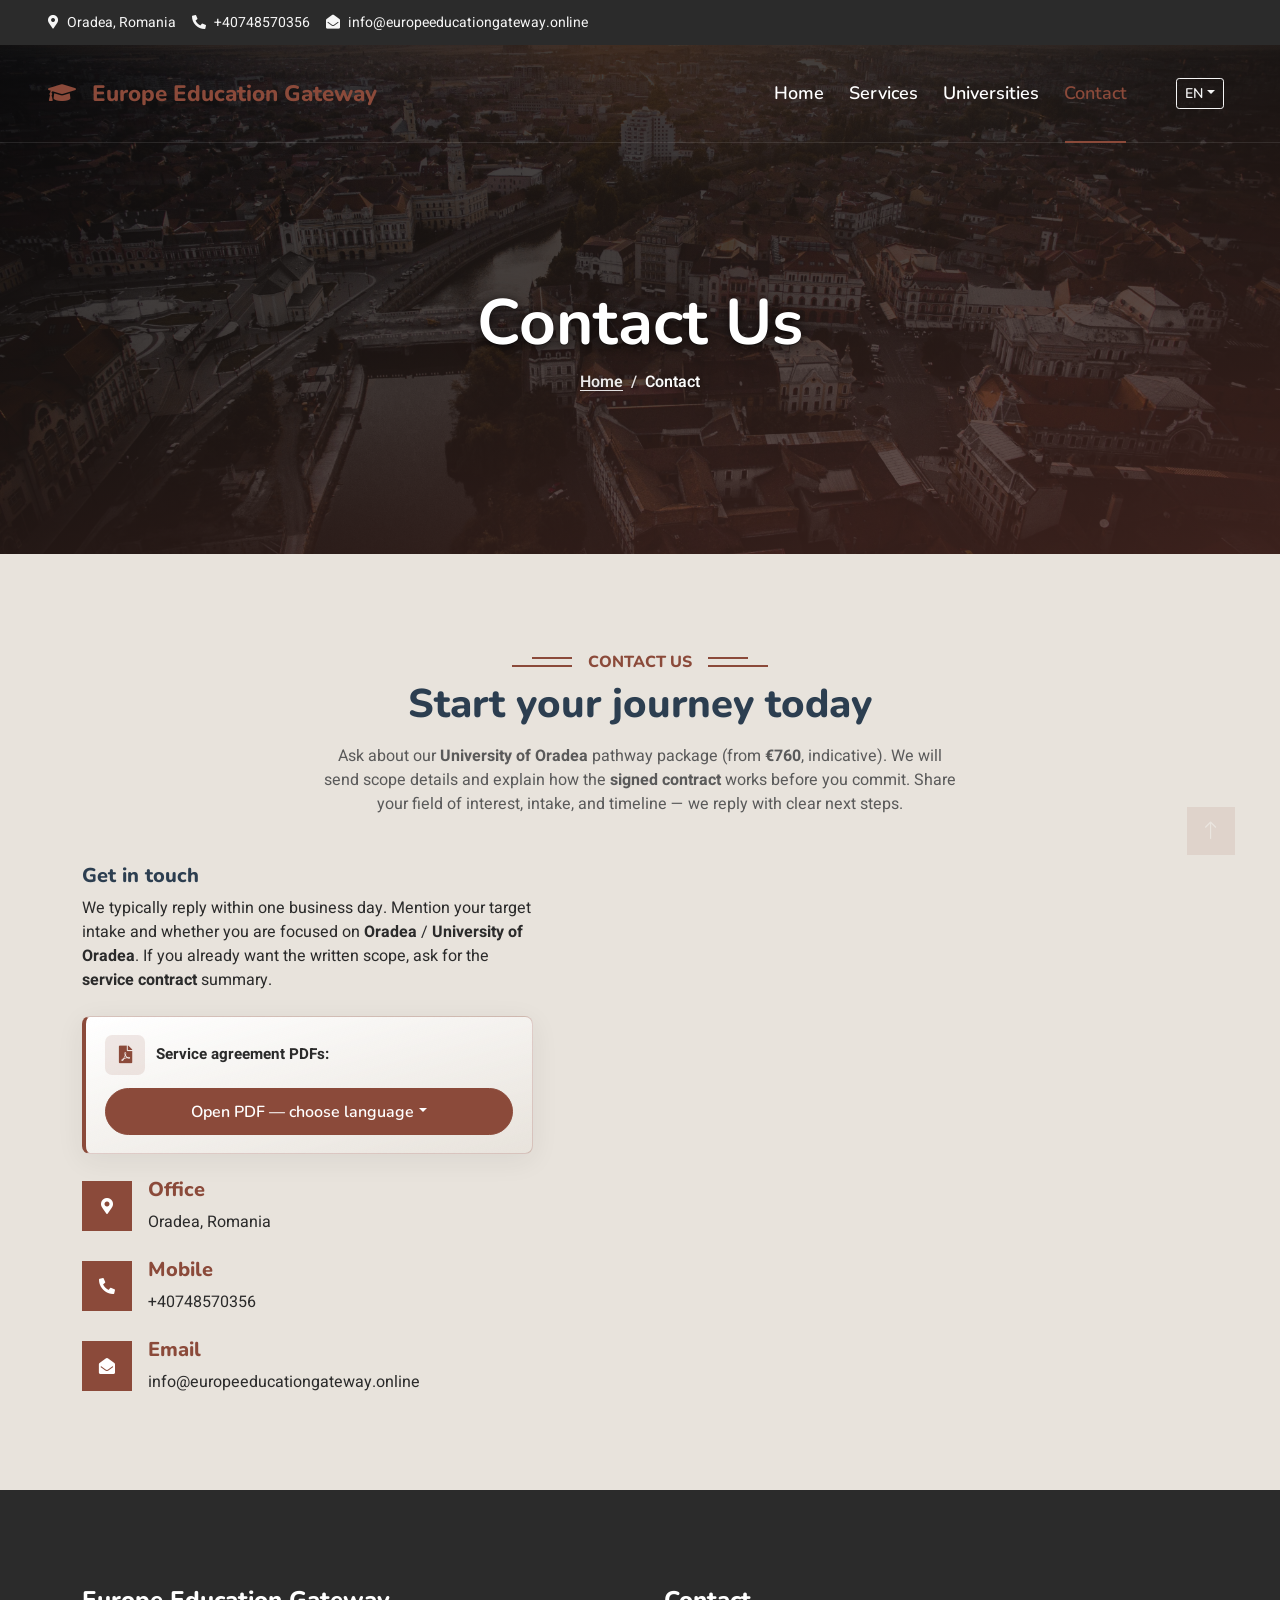
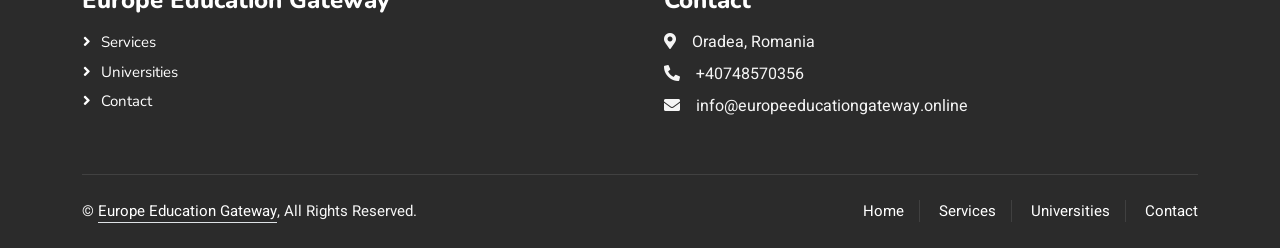
==== contact.html @ d79bf903 "Add files via upload" ====
<!DOCTYPE html>
<html lang="en">

<head>
    <meta charset="utf-8">
    <title>Contact — Europe Education Gateway</title>
    <meta content="width=device-width, initial-scale=1.0" name="viewport">
    <meta content="University of Oradea contact, study Oradea contract, Europe Education Gateway €760" name="keywords">
    <meta content="Contact us for the Oradea / University of Oradea service package, contract scope, and indicative €760 fee." name="description">

    <!-- Favicon -->
    <link rel="icon" href="img/favicon.ico" sizes="any">
    <link rel="icon" type="image/png" sizes="32x32" href="img/favicon-32x32.png">
    <link rel="icon" type="image/png" sizes="16x16" href="img/favicon-16x16.png">
    <link rel="apple-touch-icon" sizes="180x180" href="img/apple-touch-icon.png">
    <link rel="manifest" href="img/site.webmanifest">

    <!-- Google Web Fonts -->
    <link rel="preconnect" href="https://fonts.googleapis.com">
    <link rel="preconnect" href="https://fonts.gstatic.com" crossorigin>
    <link href="https://fonts.googleapis.com/css2?family=Heebo:wght@400;500;600&family=Nunito:wght@600;700;800&display=swap" rel="stylesheet">

    <!-- Icon Font Stylesheet -->
    <link href="https://cdnjs.cloudflare.com/ajax/libs/font-awesome/5.10.0/css/all.min.css" rel="stylesheet">
    <link href="https://cdn.jsdelivr.net/npm/bootstrap-icons@1.4.1/font/bootstrap-icons.css" rel="stylesheet">

    <!-- Libraries Stylesheet -->
    <link href="lib/animate/animate.min.css" rel="stylesheet">

    <!-- Customized Bootstrap Stylesheet -->
    <link href="css/bootstrap.min.css" rel="stylesheet">

    <!-- Template Stylesheet -->
    <link href="css/style.css" rel="stylesheet">
</head>

<body data-page="contact">
    <!-- Spinner Start -->
    <div id="spinner" class="show position-fixed translate-middle w-100 vh-100 top-50 start-50 d-flex align-items-center justify-content-center">
        <div class="spinner-border text-primary" style="width: 3rem; height: 3rem;" role="status">
            <span class="sr-only" data-i18n="loading">Loading...</span>
        </div>
    </div>
    <!-- Spinner End -->


    <!-- Topbar Start -->
    <div class="container-fluid bg-dark px-5 d-none d-lg-block">
        <div class="row gx-0">
            <div class="col-12 text-center text-lg-start mb-2 mb-lg-0">
                <div class="d-inline-flex align-items-center flex-wrap" style="min-height: 45px;">
                    <small class="me-3 text-light"><i class="fa fa-map-marker-alt me-2"></i><span data-i18n="topbar_oradea">Oradea, Romania</span></small>
                    <small class="me-3 text-light"><i class="fa fa-phone-alt me-2"></i>+40748570356</small>
                    <small class="text-light"><i class="fa fa-envelope-open me-2"></i>info@europeeducationgateway.online</small>
                </div>
            </div>
        </div>
    </div>
    <!-- Topbar End -->


    <!-- Navbar & Hero Start -->
    <div class="container-fluid position-relative p-0">
        <nav class="navbar navbar-expand-lg navbar-light px-4 px-lg-5 py-3 py-lg-0">
            <a href="index.html" class="navbar-brand p-0">
                <h1 class="text-primary m-0"><i class="fa fa-graduation-cap me-3"></i><span data-i18n="brand">Europe Education Gateway</span></h1>
            </a>
            <button class="navbar-toggler" type="button" data-bs-toggle="collapse" data-bs-target="#navbarCollapse">
                <span class="fa fa-bars"></span>
            </button>
            <div class="collapse navbar-collapse" id="navbarCollapse">
                <div class="navbar-nav ms-auto py-0 align-items-lg-center">
                    <a href="index.html" class="nav-item nav-link" data-i18n="nav_home">Home</a>
                    <a href="service.html" class="nav-item nav-link" data-i18n="nav_services">Services</a>
                    <a href="destination.html" class="nav-item nav-link" data-i18n="nav_universities">Universities</a>
                    <a href="contact.html" class="nav-item nav-link active" data-i18n="nav_contact">Contact</a>
                    <div class="nav-item dropdown ms-lg-3 mt-2 mt-lg-0 px-lg-2">
                        <button type="button" class="btn btn-sm btn-outline-light dropdown-toggle text-nowrap" id="langMenuBtn" data-bs-toggle="dropdown" aria-expanded="false" data-i18n-attr="aria-label:lang_menu_aria" aria-label="Choose language">EN</button>
                        <ul class="dropdown-menu dropdown-menu-end shadow border-0" aria-labelledby="langMenuBtn">
                            <li><a class="dropdown-item" href="#" data-lang-set="en">English</a></li>
                            <li><a class="dropdown-item" href="#" data-lang-set="ar" dir="rtl">العربية</a></li>
                            <li><a class="dropdown-item" href="#" data-lang-set="ur" dir="rtl">اردو</a></li>
                            <li><a class="dropdown-item" href="#" data-lang-set="tr">Türkçe</a></li>
                        </ul>
                    </div>
                </div>
            </div>
        </nav>

        <div class="container-fluid bg-primary py-5 mb-5 hero-header hero-header--contact">
            <div class="container py-5">
                <div class="row justify-content-center py-5">
                    <div class="col-lg-10 pt-lg-5 mt-lg-5 text-center">
                        <h1 class="display-3 text-white animated slideInDown" data-i18n="page_contact_h1">Contact Us</h1>
                        <nav aria-label="breadcrumb">
                            <ol class="breadcrumb justify-content-center">
                                <li class="breadcrumb-item"><a href="index.html" data-i18n="breadcrumb_home">Home</a></li>
                                <li class="breadcrumb-item text-white active" aria-current="page" data-i18n="breadcrumb_contact">Contact</li>
                            </ol>
                        </nav>
                    </div>
                </div>
            </div>
        </div>
    </div>
    <!-- Navbar & Hero End -->


    <!-- Contact Start -->
    <div class="container-fluid py-5">
        <div class="container">
            <div class="text-center wow fadeInUp" data-wow-delay="0.1s">
                <h6 class="section-title bg-white text-center text-primary px-3" data-i18n="contact_sec_tag">Contact Us</h6>
                <h1 class="mb-3" data-i18n="contact_h1">Start your journey today</h1>
                <p class="mb-5 mx-auto text-muted" style="max-width: 640px;" data-i18n-html="contact_intro_html">Ask about our <strong>University of Oradea</strong> pathway package (from <strong>€760</strong>, indicative). We will send scope details and explain how the <strong>signed contract</strong> works before you commit. Share your field of interest, intake, and timeline — we reply with clear next steps.</p>
            </div>
            <div class="row g-4">
                <div class="col-lg-5 col-md-6 wow fadeInUp" data-wow-delay="0.1s">
                    <h5 data-i18n="contact_h5_touch">Get in touch</h5>
                    <p class="mb-4" data-i18n-html="contact_side_p_html">We typically reply within one business day. Mention your target intake and whether you are focused on <strong>Oradea</strong> / <strong>University of Oradea</strong>. If you already want the written scope, ask for the <strong>service contract</strong> summary.</p>
                    <div class="contact-contract-pdfs mb-4">
                        <div class="contact-contract-pdfs__inner">
                            <div class="contact-contract-pdfs__label">
                                <span class="contact-contract-pdfs__icon" aria-hidden="true"><i class="fa fa-file-pdf"></i></span>
                                <span class="contact-contract-pdfs__title" data-i18n="contact_contract_pdf_hint">Service agreement PDFs:</span>
                            </div>
                            <div class="dropdown contract-pdf-dropdown w-100">
                                <button type="button" class="btn btn-primary dropdown-toggle w-100 contact-contract-pdfs__btn" id="contractPdfMenuContact" data-bs-toggle="dropdown" aria-expanded="false" data-i18n="contract_pdf_btn" data-i18n-attr="aria-label:contract_pdf_aria" aria-label="Open the service agreement PDF — choose a language version">Open PDF — choose language</button>
                                <ul class="dropdown-menu dropdown-menu-end shadow border-0 w-100" aria-labelledby="contractPdfMenuContact">
                                    <li><a class="dropdown-item" href="img/service_agreement_en.pdf" target="_blank" rel="noopener noreferrer" data-i18n="lang_native_en">English</a></li>
                                    <li><a class="dropdown-item" href="img/service_agreement_arabic.pdf" target="_blank" rel="noopener noreferrer" dir="rtl" data-i18n="lang_native_ar">العربية</a></li>
                                    <li><a class="dropdown-item" href="img/service_agreement_turkish.pdf" target="_blank" rel="noopener noreferrer" data-i18n="lang_native_tr">Türkçe</a></li>
                                    <li><a class="dropdown-item" href="img/service_agreement_urdu.pdf" target="_blank" rel="noopener noreferrer" dir="rtl" data-i18n="lang_native_ur">اردو</a></li>
                                </ul>
                            </div>
                        </div>
                    </div>
                    <div class="d-flex align-items-center mb-4">
                        <div class="d-flex align-items-center justify-content-center flex-shrink-0 bg-primary" style="width: 50px; height: 50px;">
                            <i class="fa fa-map-marker-alt text-white"></i>
                        </div>
                        <div class="ms-3">
                            <h5 class="text-primary" data-i18n="contact_office">Office</h5>
                            <p class="mb-0" data-i18n="topbar_oradea">Oradea, Romania</p>
                        </div>
                    </div>
                    <div class="d-flex align-items-center mb-4">
                        <div class="d-flex align-items-center justify-content-center flex-shrink-0 bg-primary" style="width: 50px; height: 50px;">
                            <i class="fa fa-phone-alt text-white"></i>
                        </div>
                        <div class="ms-3">
                            <h5 class="text-primary" data-i18n="contact_mobile">Mobile</h5>
                            <p class="mb-0">+40748570356</p>
                        </div>
                    </div>
                    <div class="d-flex align-items-center">
                        <div class="d-flex align-items-center justify-content-center flex-shrink-0 bg-primary" style="width: 50px; height: 50px;">
                            <i class="fa fa-envelope-open text-white"></i>
                        </div>
                        <div class="ms-3">
                            <h5 class="text-primary" data-i18n="contact_email">Email</h5>
                            <p class="mb-0">info@europeeducationgateway.online</p>
                        </div>
                    </div>
                </div>
                <div class="col-lg-7 col-md-6 wow fadeInUp" data-wow-delay="0.3s">
                    <iframe class="position-relative rounded w-100 border-0"
                        src="https://www.google.com/maps?q=Oradea%2C+Romania&z=13&hl=en&output=embed"
                        style="min-height: 420px;" allowfullscreen="" loading="lazy"
                        referrerpolicy="no-referrer-when-downgrade" title="Map of Oradea, Romania" data-i18n-attr="title:contact_map_title"></iframe>
                </div>
            </div>
        </div>
    </div>
    <!-- Contact End -->


    <!-- Footer Start -->
    <div class="container-fluid bg-dark text-light footer pt-5 mt-5 wow fadeIn" data-wow-delay="0.1s">
        <div class="container py-5">
            <div class="row g-5">
                <div class="col-lg-6 col-md-6">
                    <h4 class="text-white mb-3" data-i18n="footer_company">Europe Education Gateway</h4>
                    <a class="btn btn-link" href="service.html" data-i18n="fo_services">Services</a>
                    <a class="btn btn-link" href="destination.html" data-i18n="fo_univ">Universities</a>
                    <a class="btn btn-link" href="contact.html" data-i18n="fo_contact">Contact</a>
                </div>
                <div class="col-lg-6 col-md-6">
                    <h4 class="text-white mb-3" data-i18n="footer_contact_heading">Contact</h4>
                    <p class="mb-2"><i class="fa fa-map-marker-alt me-3"></i><span data-i18n="topbar_oradea">Oradea, Romania</span></p>
                    <p class="mb-2"><i class="fa fa-phone-alt me-3"></i>+40748570356</p>
                    <p class="mb-2"><i class="fa fa-envelope me-3"></i>info@europeeducationgateway.online</p>
                </div>
            </div>
        </div>
        <div class="container">
            <div class="copyright">
                <div class="row">
                    <div class="col-md-6 text-center text-md-start mb-3 mb-md-0" data-i18n-html="footer_copyright_html">
                        &copy; <a class="border-bottom" href="index.html">Europe Education Gateway</a>, All Rights Reserved.
                    </div>
                    <div class="col-md-6 text-center text-md-end">
                        <div class="footer-menu">
                            <a href="index.html" data-i18n="footer_home">Home</a>
                            <a href="service.html" data-i18n="footer_services">Services</a>
                            <a href="destination.html" data-i18n="footer_universities">Universities</a>
                            <a href="contact.html" data-i18n="footer_contact_link">Contact</a>
                        </div>
                    </div>
                </div>
            </div>
        </div>
    </div>
    <!-- Footer End -->


    <!-- Back to Top -->
    <a href="#" class="btn btn-lg btn-primary btn-lg-square back-to-top"><i class="bi bi-arrow-up"></i></a>


    <!-- JavaScript Libraries -->
    <script src="https://code.jquery.com/jquery-3.4.1.min.js"></script>
    <script src="https://cdn.jsdelivr.net/npm/bootstrap@5.0.0/dist/js/bootstrap.bundle.min.js"></script>
    <script src="lib/wow/wow.min.js"></script>
    <script src="lib/easing/easing.min.js"></script>
    <script src="lib/waypoints/waypoints.min.js"></script>

    <script src="js/i18n-data.js"></script>
    <script src="js/i18n.js"></script>
    <!-- Template Javascript -->
    <script src="js/main.js"></script>
</body>

</html>
---- css/style.css ----
/********** Template CSS **********/
/* Europe Education Gateway palette */
:root {
    --primary: #8B4A3A;
    --primary-dark: #6d3a2e;
    --accent: #C9A79C;
    --page-bg: #E8E3DC;
    --text: #2B2B2B;
    --white: #FFFFFF;
    --secondary: #C9A79C;
    --light: #FFFFFF;
    --dark: #2B2B2B;
    --bs-primary: #8B4A3A;
    --bs-secondary: #C9A79C;
    --bs-body-bg: #E8E3DC;
    --bs-body-color: #2B2B2B;
    --bs-dark: #2B2B2B;
}

body {
    background-color: var(--page-bg);
    color: var(--text);
}

.text-muted {
    color: #5a5a5a !important;
}

.bg-primary {
    background-color: var(--primary) !important;
}

.text-primary {
    color: var(--primary) !important;
}

.border-primary {
    border-color: var(--primary) !important;
}

.btn-primary {
    background-color: var(--primary) !important;
    border-color: var(--primary) !important;
    color: var(--white) !important;
}

.btn-primary:hover,
.btn-primary:focus {
    background-color: var(--primary-dark) !important;
    border-color: var(--primary-dark) !important;
    color: var(--white) !important;
}

.btn-primary:active {
    background-color: var(--primary-dark) !important;
    border-color: var(--primary-dark) !important;
}

.btn-outline-primary {
    color: var(--primary) !important;
    border-color: var(--primary) !important;
}

.btn-outline-primary:hover,
.btn-outline-primary:focus {
    background-color: var(--primary) !important;
    border-color: var(--primary) !important;
    color: var(--white) !important;
}

.bg-dark {
    background-color: var(--dark) !important;
}

.hero-header.bg-primary {
    background: linear-gradient(rgba(43, 43, 43, 0.58), rgba(139, 74, 58, 0.62)), url(../img/bg-hero.jpg) center center / cover no-repeat !important;
}

/* Services page hero */
.hero-header.hero-header--service.bg-primary {
    background: linear-gradient(rgba(43, 43, 43, 0.58), rgba(139, 74, 58, 0.62)), url(../img/head4.jpg) center center / cover no-repeat !important;
}

/* Universities page hero */
.hero-header.hero-header--universities.bg-primary {
    background: linear-gradient(rgba(43, 43, 43, 0.58), rgba(139, 74, 58, 0.62)), url(../img/head5.jpg) center center / cover no-repeat !important;
}

/* Contact page hero — darker scrim + readable title / breadcrumb */
.hero-header.hero-header--contact.bg-primary {
    background:
        linear-gradient(165deg, rgba(10, 10, 12, 0.78) 0%, rgba(28, 22, 20, 0.82) 42%, rgba(75, 42, 36, 0.78) 100%),
        url(../img/head1.jpg) center center / cover no-repeat !important;
}

.hero-header--contact h1.display-3 {
    color: #ffffff;
    font-weight: 700;
    text-shadow:
        0 1px 0 rgba(0, 0, 0, 0.45),
        0 2px 12px rgba(0, 0, 0, 0.65),
        0 4px 28px rgba(0, 0, 0, 0.45);
}

.hero-header--contact .breadcrumb-item a {
    color: #ffffff;
    font-weight: 600;
    text-decoration: underline;
    text-underline-offset: 0.18em;
    text-shadow: 0 1px 4px rgba(0, 0, 0, 0.65);
}

.hero-header--contact .breadcrumb-item a:hover {
    color: #fff8f4;
}

.hero-header--contact .breadcrumb-item.active,
.hero-header--contact .breadcrumb-item.text-white.active {
    color: rgba(255, 255, 255, 0.98) !important;
    font-weight: 600;
    text-shadow: 0 1px 4px rgba(0, 0, 0, 0.6);
}

.hero-header--contact .breadcrumb-item + .breadcrumb-item::before {
    color: rgba(255, 255, 255, 0.88);
    text-shadow: 0 1px 2px rgba(0, 0, 0, 0.5);
}

/* Home page hero only: campus/header photo (darker scrim = readable titles) */
.hero-header.hero-header--home.bg-primary {
    background:
        linear-gradient(165deg, rgba(10, 10, 12, 0.78) 0%, rgba(28, 22, 20, 0.82) 42%, rgba(75, 42, 36, 0.78) 100%),
        url(../img/head1.jpg) center 40% / cover no-repeat !important;
}

@media (max-width: 991.98px) {
    .hero-header.hero-header--home.bg-primary {
        background-position: center 38%;
    }
}

@media (min-width: 992px) {
    /* Navbar is position:absolute over the hero — reserve space so slide titles clear the site name row */
    .hero-header.hero-header--home.bg-primary {
        padding-top: clamp(2.875rem, 5vw, 3.625rem) !important;
    }

    .navbar-light .navbar-brand h1 {
        font-size: clamp(1.05rem, 0.95rem + 0.65vw, 1.4rem);
        line-height: 1.25;
    }
}

@media (max-width: 575.98px) {
    .hero-header--home-inner {
        padding-top: 0.75rem !important;
        margin-top: 0 !important;
    }
}

/* Home hero: title contrast (WCAG-friendly on photo + scrim) */
.hero-header--home .home-hero-title {
    margin-left: auto;
    margin-right: auto;
    max-width: 48rem;
    color: #ffffff;
    font-weight: 700;
    line-height: 1.22;
    letter-spacing: -0.02em;
    font-size: clamp(1.3rem, 2.1vw + 0.88rem, 1.95rem);
    text-shadow:
        0 1px 0 rgba(0, 0, 0, 0.45),
        0 2px 12px rgba(0, 0, 0, 0.65),
        0 4px 28px rgba(0, 0, 0, 0.45);
}

.hero-header--home .home-hero-title strong {
    color: #fff8f4;
    font-weight: 800;
    text-shadow:
        0 1px 0 rgba(0, 0, 0, 0.5),
        0 2px 14px rgba(0, 0, 0, 0.7);
}

/* Home: main section headings — one step smaller than default h1 (matches BS h2 scale) */
.home-section-title {
    font-size: calc(1.325rem + 0.9vw);
}

@media (min-width: 1200px) {
    .home-section-title {
        font-size: 2rem;
    }
}

.hero-header--home .carousel-item p.fs-5 {
    color: rgba(255, 255, 255, 0.97);
    text-shadow: 0 1px 2px rgba(0, 0, 0, 0.55), 0 2px 14px rgba(0, 0, 0, 0.35);
}

/* Home hero carousel — comfortable height (single min-height on inner) */
.home-hero-carousel .carousel-inner {
    min-height: clamp(16rem, 40vh, 30rem);
}

.home-hero-carousel .carousel-item {
    transition: transform 0.55s ease-in-out;
}

.home-hero-carousel-control {
    top: 50%;
    bottom: auto;
    transform: translateY(-50%);
    width: 2.75rem;
    max-width: 2.75rem;
    height: 2.75rem;
    padding: 0;
    border: none;
    border-radius: 50%;
    background: rgba(255, 255, 255, 0.22) !important;
    opacity: 1;
    z-index: 6;
}

.home-hero-carousel-control:hover,
.home-hero-carousel-control:focus {
    background: rgba(255, 255, 255, 0.35) !important;
}

.home-hero-carousel-control .bi {
    font-size: 1.5rem;
    color: var(--white);
    line-height: 1;
}

.home-hero-carousel-control.carousel-control-prev {
    left: 0.75rem;
}

.home-hero-carousel-control.carousel-control-next {
    right: 0.75rem;
}

@media (min-width: 992px) {
    .home-hero-carousel-control.carousel-control-prev {
        left: 1.25rem;
    }

    .home-hero-carousel-control.carousel-control-next {
        right: 1.25rem;
    }
}

.home-hero-carousel-indicators {
    margin-bottom: 0.75rem;
    z-index: 5;
}

.home-hero-carousel-indicators [data-bs-target] {
    width: 0.55rem;
    height: 0.55rem;
    border-radius: 50%;
    margin: 0 0.3rem;
    background-color: rgba(255, 255, 255, 0.45);
    border: 1px solid rgba(255, 255, 255, 0.65);
}

.home-hero-carousel-indicators .active {
    background-color: var(--white);
    border-color: var(--white);
}

@media (max-width: 991.98px) {
    .home-hero-carousel .carousel-inner {
        min-height: clamp(15rem, 38vh, 28rem);
    }
}

@media (max-width: 575.98px) {
    .home-hero-carousel .carousel-inner {
        min-height: clamp(14rem, 36vh, 26rem);
    }

    .hero-header--home .home-hero-title {
        font-size: clamp(1.15rem, 5vw + 0.55rem, 1.65rem);
    }

    .home-hero-carousel-control {
        width: 2.35rem;
        height: 2.35rem;
    }

    .home-hero-carousel-control .bi {
        font-size: 1.25rem;
    }

    .home-hero-carousel-control.carousel-control-prev {
        left: 0.35rem;
    }

    .home-hero-carousel-control.carousel-control-next {
        right: 0.35rem;
    }
}

.hero-header .btn-light {
    background: var(--white) !important;
    color: var(--primary) !important;
    border-color: var(--white) !important;
}

.hero-header .btn-light:hover {
    background: var(--page-bg) !important;
    color: var(--primary) !important;
    border-color: var(--page-bg) !important;
}

.section-title.bg-white {
    background-color: var(--page-bg) !important;
}

.fw-medium {
    font-weight: 600 !important;
}

.fw-semi-bold {
    font-weight: 700 !important;
}

.back-to-top {
    position: fixed;
    display: none;
    right: 45px;
    bottom: 45px;
    z-index: 99;
}


/*** Spinner ***/
#spinner {
    opacity: 0;
    visibility: hidden;
    transition: opacity .5s ease-out, visibility 0s linear .5s;
    z-index: 99999;
    background-color: var(--page-bg) !important;
}

#spinner.show {
    transition: opacity .5s ease-out, visibility 0s linear 0s;
    visibility: visible;
    opacity: 1;
}


/*** Button ***/
.btn {
    font-family: 'Nunito', sans-serif;
    font-weight: 600;
    transition: .5s;
}

.btn.btn-primary,
.btn.btn-secondary {
    color: #FFFFFF;
}

.btn-square {
    width: 38px;
    height: 38px;
}

.btn-sm-square {
    width: 32px;
    height: 32px;
}

.btn-lg-square {
    width: 48px;
    height: 48px;
}

.btn-square,
.btn-sm-square,
.btn-lg-square {
    padding: 0;
    display: flex;
    align-items: center;
    justify-content: center;
    font-weight: normal;
    border-radius: 0px;
}


/*** Navbar ***/
.navbar-light .navbar-nav .nav-link {
    font-family: 'Nunito', sans-serif;
    position: relative;
    margin-right: 25px;
    padding: 35px 0;
    color: #FFFFFF !important;
    font-size: 18px;
    font-weight: 600;
    outline: none;
    transition: .5s;
}

.sticky-top.navbar-light .navbar-nav .nav-link {
    padding: 20px 0;
    color: var(--dark) !important;
}

.navbar-light .navbar-nav .nav-link:hover,
.navbar-light .navbar-nav .nav-link.active {
    color: var(--primary) !important;
}

.navbar-light .navbar-brand img {
    max-height: 60px;
    transition: .5s;
}

.sticky-top.navbar-light .navbar-brand img {
    max-height: 45px;
}

@media (max-width: 991.98px) {
    .sticky-top.navbar-light {
        position: relative;
        background: #FFFFFF;
    }

    .navbar-light .navbar-collapse {
        margin-top: 15px;
        border-top: 1px solid #DDDDDD;
    }

    .navbar-light .navbar-nav .nav-link,
    .sticky-top.navbar-light .navbar-nav .nav-link {
        padding: 10px 0;
        margin-left: 0;
        color: var(--dark) !important;
    }

    .navbar-light .navbar-brand img {
        max-height: 45px;
    }
}

@media (min-width: 992px) {
    .navbar-light {
        position: absolute;
        width: 100%;
        top: 0;
        left: 0;
        border-bottom: 1px solid rgba(256, 256, 256, .1);
        z-index: 999;
    }
    
    .sticky-top.navbar-light {
        position: fixed;
        background: #FFFFFF;
    }

    .navbar-light .navbar-nav .nav-link::before {
        position: absolute;
        content: "";
        width: 0;
        height: 2px;
        bottom: -1px;
        left: 50%;
        background: var(--primary);
        transition: .5s;
    }

    .navbar-light .navbar-nav .nav-link:hover::before,
    .navbar-light .navbar-nav .nav-link.active::before {
        width: calc(100% - 2px);
        left: 1px;
    }

    .navbar-light .navbar-nav .nav-link.nav-contact::before {
        display: none;
    }
}


/*** Hero Header ***/
.hero-header {
    background: linear-gradient(rgba(43, 43, 43, 0.58), rgba(139, 74, 58, 0.62)), url(../img/bg-hero.jpg);
    background-position: center center;
    background-repeat: no-repeat;
    background-size: cover;
}

.breadcrumb-item + .breadcrumb-item::before {
    color: rgba(255, 255, 255, .5);
}

.hero-header .breadcrumb-item a {
    color: rgba(255, 255, 255, 0.9);
}

.hero-header .breadcrumb-item a:hover {
    color: var(--white);
}


/*** Section Title ***/
.section-title {
    position: relative;
    display: inline-block;
    text-transform: uppercase;
}

.section-title::before {
    position: absolute;
    content: "";
    width: calc(100% + 80px);
    height: 2px;
    top: 4px;
    left: -40px;
    background: var(--primary);
    z-index: -1;
}

.section-title::after {
    position: absolute;
    content: "";
    width: calc(100% + 120px);
    height: 2px;
    bottom: 5px;
    left: -60px;
    background: var(--primary);
    z-index: -1;
}

.section-title.text-start::before {
    width: calc(100% + 40px);
    left: 0;
}

.section-title.text-start::after {
    width: calc(100% + 60px);
    left: 0;
}

/*** Home — “Why work with us” image (wide campus photo: fill column, no letterboxing) ***/
.home-about-eu-photo {
    position: relative;
    flex: 1 1 auto;
    min-height: 260px;
    border-radius: 14px;
    overflow: hidden;
    box-shadow: 0 10px 40px rgba(43, 43, 43, 0.14);
    background: var(--dark);
}

.home-about-eu-img {
    position: absolute;
    inset: 0;
    width: 100%;
    height: 100%;
    object-fit: cover;
    /* Keep roofline, main facade, and top branding in frame; tweak % if you re-export the asset */
    object-position: 50% 42%;
}

@media (min-width: 992px) {
    .home-about-eu-photo {
        min-height: 360px;
    }
}

@media (max-width: 991.98px) {
    .home-about-eu-photo {
        aspect-ratio: 16 / 10;
        min-height: 0;
        max-height: 56vh;
    }

    .home-about-eu-img {
        object-position: 50% 40%;
    }
}


/*** Service ***/
.service-item {
    box-shadow: 0 0 45px rgba(0, 0, 0, .08);
    transition: .5s;
}

.service-item:hover {
    background: var(--primary);
}

.service-item * {
    transition: .5s;
}

.service-item:hover * {
    color: var(--light) !important;
}

/* Contract row: keep PDF language links readable (parent hover would force white on white menu) */
.service-item:hover .contract-pdf-dropdown .dropdown-item {
    color: var(--text) !important;
}

.service-item:hover .contract-pdf-dropdown .dropdown-item:hover,
.service-item:hover .contract-pdf-dropdown .dropdown-item:focus {
    color: var(--white) !important;
}

.service-item:hover .contract-pdf-dropdown .dropdown-item:active {
    color: var(--white) !important;
}

/* Services page: equal-height package cards (full-width contract row is separate) */
.service-page-cards > [class*="col-"] {
    display: flex;
}

.service-page-cards .service-item.service-item--package {
    flex: 1 1 auto;
}

@media (min-width: 768px) {
    .service-page-cards .service-item.service-item--package {
        min-height: 26rem;
    }
}


/*** Destination / Universities gallery ***/
.uni-city-grid {
    --uni-card-radius: 14px;
    --uni-card-shadow: 0 10px 40px rgba(43, 43, 43, 0.12);
}

.uni-city-card {
    position: relative;
    display: block;
    border-radius: var(--uni-card-radius);
    overflow: hidden;
    box-shadow: var(--uni-card-shadow);
    background-color: var(--dark);
    aspect-ratio: 4 / 3;
    text-decoration: none;
    color: inherit;
}

.uni-city-card:focus-visible {
    outline: 3px solid var(--accent);
    outline-offset: 3px;
}

.uni-city-card--feature {
    box-shadow: var(--uni-card-shadow), 0 0 0 3px var(--primary);
}

.uni-city-card img {
    position: absolute;
    inset: 0;
    width: 100%;
    height: 100%;
    object-fit: cover;
    object-position: center;
    transition: transform 0.55s ease;
}

.uni-city-card:hover img,
.uni-city-card:focus-visible img {
    transform: scale(1.06);
}

.uni-city-badge {
    position: absolute;
    bottom: 1rem;
    right: 1rem;
    max-width: calc(100% - 2rem);
    padding: 0.45rem 0.9rem;
    background: var(--white);
    color: var(--primary);
    font-weight: 700;
    font-size: 0.9rem;
    line-height: 1.25;
    border-radius: 6px;
    box-shadow: 0 4px 18px rgba(43, 43, 43, 0.18);
    z-index: 2;
    pointer-events: none;
}

.uni-city-pdf-overlay {
    position: absolute;
    inset: 0;
    z-index: 3;
    display: flex;
    flex-direction: column;
    align-items: center;
    justify-content: center;
    gap: 0.65rem;
    padding: 1rem;
    background: rgba(43, 43, 43, 0.62);
    opacity: 0;
    visibility: hidden;
    transition: opacity 0.35s ease, visibility 0.35s ease;
}

.uni-city-card:hover .uni-city-pdf-overlay,
.uni-city-card:focus-within .uni-city-pdf-overlay {
    opacity: 1;
    visibility: visible;
}

.uni-city-pdf-label {
    color: var(--white);
    font-size: 0.8rem;
    font-weight: 600;
    letter-spacing: 0.02em;
    text-transform: uppercase;
}

.uni-city-pdf-actions {
    display: flex;
    flex-wrap: wrap;
    gap: 0.5rem;
    justify-content: center;
}

.uni-city-pdf-link {
    display: inline-block;
    padding: 0.45rem 1rem;
    background: var(--white);
    color: var(--primary);
    font-weight: 700;
    font-size: 0.85rem;
    border-radius: 999px;
    text-decoration: none;
    box-shadow: 0 4px 14px rgba(0, 0, 0, 0.2);
    transition: background 0.2s ease, color 0.2s ease, transform 0.2s ease;
}

.uni-city-pdf-link:hover {
    background: var(--primary);
    color: var(--white);
    transform: translateY(-1px);
}

@media (max-width: 767.98px) {
    .uni-city-pdf-overlay {
        opacity: 1;
        visibility: visible;
        justify-content: flex-end;
        padding: 0.65rem 0.75rem 3.35rem;
        background: linear-gradient(180deg, transparent 35%, rgba(43, 43, 43, 0.88) 100%);
    }

    .uni-city-pdf-label {
        display: none;
    }

    .uni-city-pdf-actions {
        width: 100%;
        justify-content: center;
    }

    .uni-city-pdf-link {
        flex: 1 1 auto;
        min-width: 6.5rem;
        text-align: center;
        font-size: 0.8rem;
        padding: 0.4rem 0.65rem;
    }
}

@media (max-width: 575.98px) {
    .uni-city-card {
        aspect-ratio: 16 / 10;
    }

    .uni-city-badge {
        font-size: 0.8rem;
        padding: 0.35rem 0.7rem;
    }
}

/* Legacy destination hover (non-card links) */
.destination img {
    transition: .5s;
}

.destination a:not(.uni-city-card):hover img {
    transform: scale(1.1);
}


/*** Footer ***/
.footer .btn.btn-link {
    display: block;
    margin-bottom: 5px;
    padding: 0;
    text-align: left;
    color: #FFFFFF;
    font-size: 15px;
    font-weight: normal;
    text-transform: capitalize;
    transition: .3s;
}

.footer .btn.btn-link::before {
    position: relative;
    content: "\f105";
    font-family: "Font Awesome 5 Free";
    font-weight: 900;
    margin-right: 10px;
}

.footer .btn.btn-link:hover {
    letter-spacing: 1px;
    box-shadow: none;
}

.footer .copyright {
    padding: 25px 0;
    font-size: 15px;
    border-top: 1px solid rgba(256, 256, 256, .1);
}

.footer .copyright a {
    color: var(--light);
}

.footer .footer-menu a {
    margin-right: 15px;
    padding-right: 15px;
    border-right: 1px solid rgba(255, 255, 255, .1);
}

.footer .footer-menu a:last-child {
    margin-right: 0;
    padding-right: 0;
    border-right: none;
}

/*** Multilingual (EN / AR / UR / TR) ***/
@import url('https://fonts.googleapis.com/css2?family=Noto+Naskh+Arabic:wght@400;500;600;700&family=Noto+Nastaliq+Urdu:wght@400;600;700&display=swap');

html[lang="ar"] body,
html[lang="ar"] .navbar-brand h1 {
    font-family: 'Noto Naskh Arabic', 'Heebo', sans-serif;
}

html[lang="ur"] body,
html[lang="ur"] .navbar-brand h1 {
    font-family: 'Noto Nastaliq Urdu', 'Noto Naskh Arabic', 'Heebo', sans-serif;
}

body.i18n-rtl .navbar-collapse .navbar-nav.ms-auto {
    margin-left: 0 !important;
    margin-right: auto !important;
}

body.i18n-rtl .section-title.text-start {
    text-align: right !important;
}

body.i18n-rtl .section-title.text-start.pe-3 {
    padding-right: 0 !important;
    padding-left: 1rem !important;
}

body.i18n-rtl .dropdown-menu-end {
    right: auto;
    left: 0;
}

/* Contact page — service agreement downloads (site palette) */
.contact-contract-pdfs__inner {
    background: linear-gradient(165deg, var(--white) 0%, rgba(232, 227, 220, 0.45) 100%);
    border: 1px solid rgba(139, 74, 58, 0.28);
    border-left: 4px solid var(--primary);
    border-radius: 0.5rem;
    padding: 1.1rem 1.2rem;
    box-shadow: 0 6px 28px rgba(43, 43, 43, 0.07);
}

.contact-contract-pdfs__label {
    display: flex;
    align-items: center;
    gap: 0.65rem;
    margin-bottom: 0.85rem;
}

.contact-contract-pdfs__icon {
    display: flex;
    align-items: center;
    justify-content: center;
    width: 2.5rem;
    height: 2.5rem;
    flex-shrink: 0;
    border-radius: 0.45rem;
    background: rgba(139, 74, 58, 0.12);
    color: var(--primary);
    font-size: 1.1rem;
}

.contact-contract-pdfs__title {
    font-weight: 700;
    font-size: 0.95rem;
    color: var(--text);
    line-height: 1.35;
}

.contact-contract-pdfs__btn {
    font-weight: 600;
    padding-top: 0.65rem;
    padding-bottom: 0.65rem;
    border-radius: 999px;
}

body.i18n-rtl .contact-contract-pdfs__label {
    flex-direction: row-reverse;
    text-align: right;
}

/* Contract PDF dropdown: full width on small screens in contact sidebar */
/* Contract PDF language menu — matches EEG palette; readable contrast */
.contract-pdf-dropdown .dropdown-menu {
    min-width: 12.5rem;
    padding: 0.4rem 0;
    background-color: var(--white);
    border: 2px solid var(--primary);
    border-radius: 0.5rem;
    box-shadow:
        0 0.35rem 0 rgba(109, 58, 46, 0.06),
        0 0.65rem 1.35rem rgba(43, 43, 43, 0.14);
    margin-top: 0.4rem;
}

.contract-pdf-dropdown .dropdown-item {
    color: var(--text);
    font-weight: 600;
    padding: 0.6rem 1.15rem;
    letter-spacing: 0.01em;
}

.contract-pdf-dropdown .dropdown-item:hover,
.contract-pdf-dropdown .dropdown-item:focus {
    background-color: var(--primary);
    color: var(--white);
}

.contract-pdf-dropdown .dropdown-item:active {
    background-color: var(--primary-dark);
    color: var(--white);
}

.contract-pdf-dropdown .dropdown-item:focus-visible {
    outline: 2px solid var(--primary-dark);
    outline-offset: -2px;
}

.contract-pdf-dropdown .dropdown-item + .dropdown-item {
    border-top: 1px solid rgba(139, 74, 58, 0.18);
}

body.i18n-rtl .contract-pdf-dropdown .dropdown-menu:not(.dropdown-menu-end) {
    right: auto;
    left: 0;
}
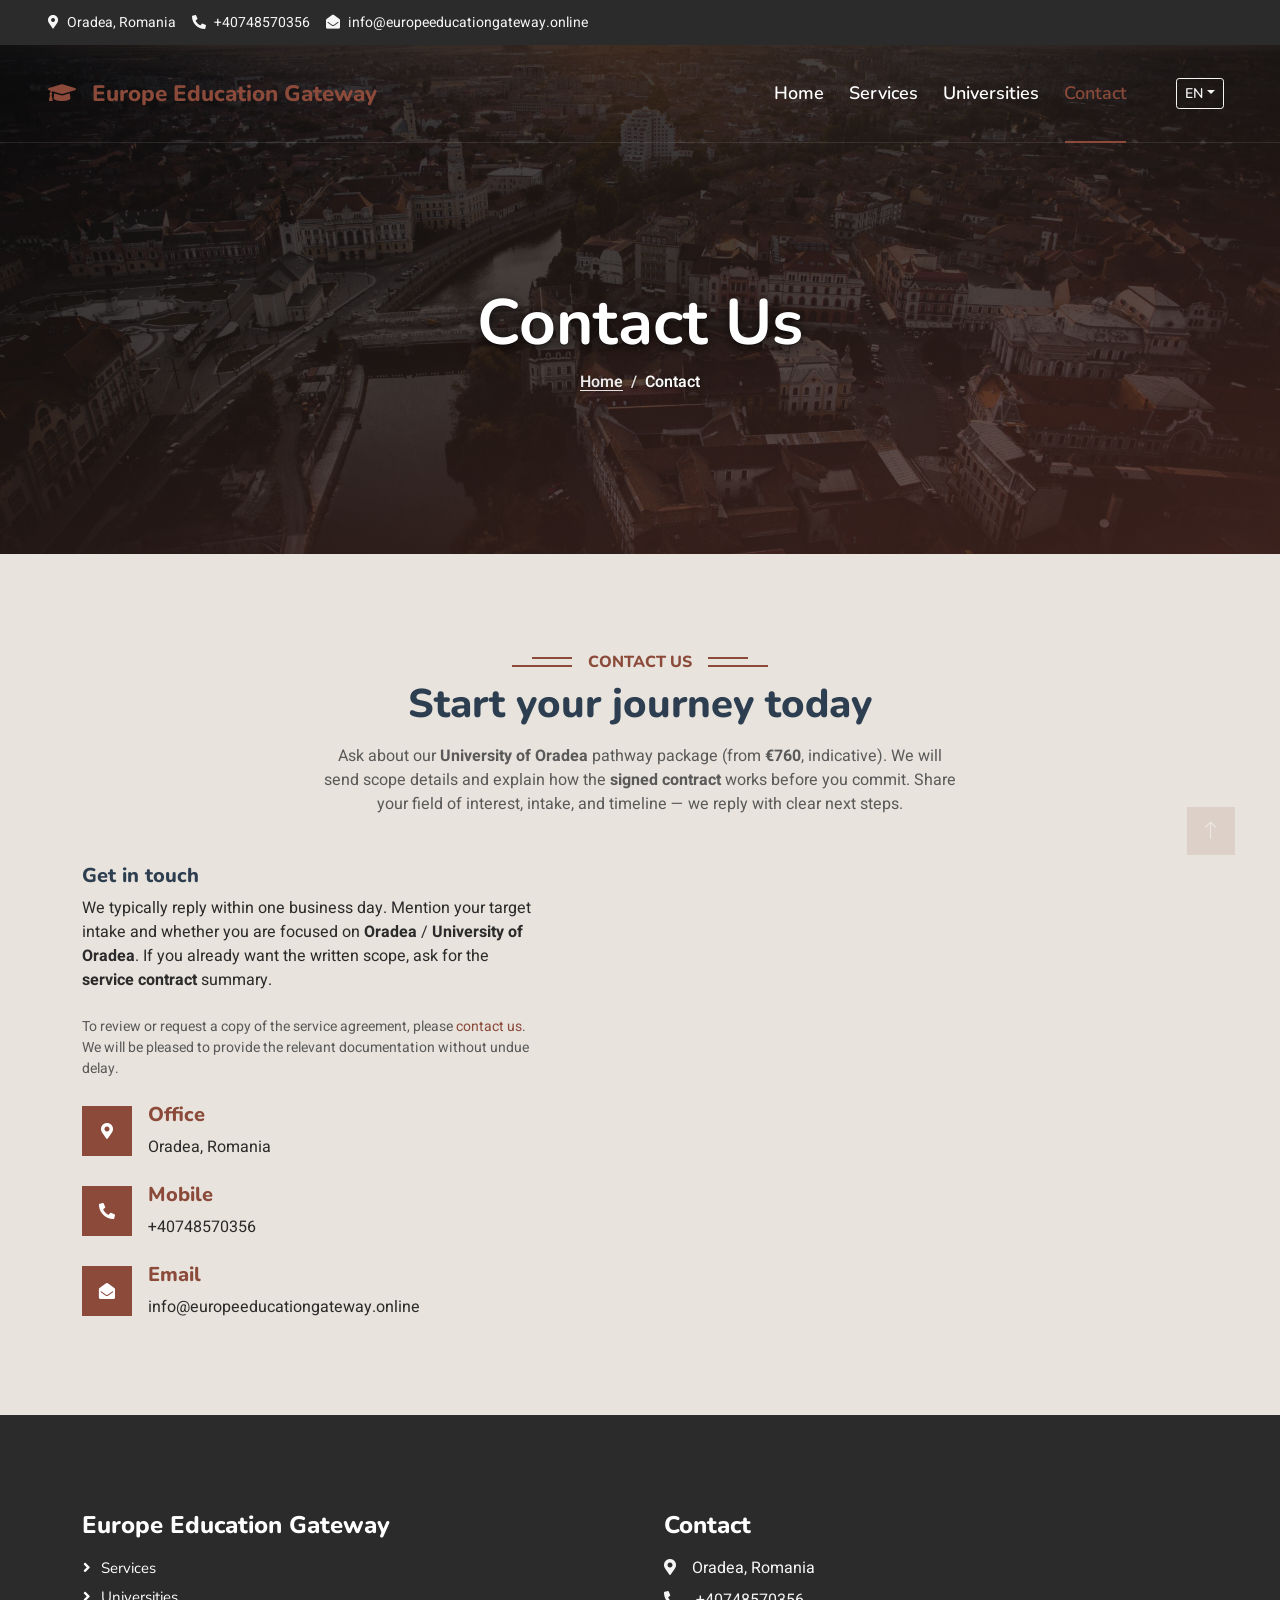
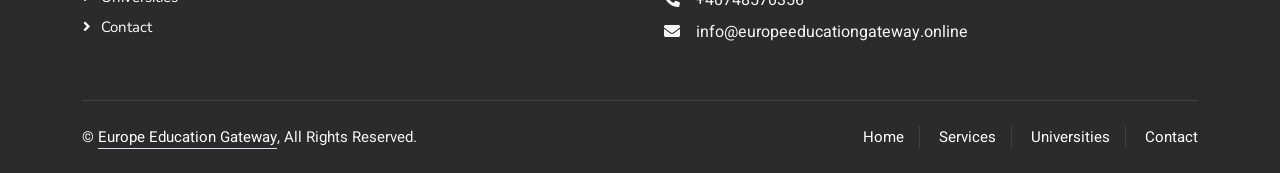
==== commit 808b2c79: "Remove PDF section and add contact notice Removed the service agreement PDFs section and added a not" ====
--- a/contact.html
+++ b/contact.html
@@ -118,23 +118,7 @@
                 <div class="col-lg-5 col-md-6 wow fadeInUp" data-wow-delay="0.1s">
                     <h5 data-i18n="contact_h5_touch">Get in touch</h5>
                     <p class="mb-4" data-i18n-html="contact_side_p_html">We typically reply within one business day. Mention your target intake and whether you are focused on <strong>Oradea</strong> / <strong>University of Oradea</strong>. If you already want the written scope, ask for the <strong>service contract</strong> summary.</p>
-                    <div class="contact-contract-pdfs mb-4">
-                        <div class="contact-contract-pdfs__inner">
-                            <div class="contact-contract-pdfs__label">
-                                <span class="contact-contract-pdfs__icon" aria-hidden="true"><i class="fa fa-file-pdf"></i></span>
-                                <span class="contact-contract-pdfs__title" data-i18n="contact_contract_pdf_hint">Service agreement PDFs:</span>
-                            </div>
-                            <div class="dropdown contract-pdf-dropdown w-100">
-                                <button type="button" class="btn btn-primary dropdown-toggle w-100 contact-contract-pdfs__btn" id="contractPdfMenuContact" data-bs-toggle="dropdown" aria-expanded="false" data-i18n="contract_pdf_btn" data-i18n-attr="aria-label:contract_pdf_aria" aria-label="Open the service agreement PDF — choose a language version">Open PDF — choose language</button>
-                                <ul class="dropdown-menu dropdown-menu-end shadow border-0 w-100" aria-labelledby="contractPdfMenuContact">
-                                    <li><a class="dropdown-item" href="img/service_agreement_en.pdf" target="_blank" rel="noopener noreferrer" data-i18n="lang_native_en">English</a></li>
-                                    <li><a class="dropdown-item" href="img/service_agreement_arabic.pdf" target="_blank" rel="noopener noreferrer" dir="rtl" data-i18n="lang_native_ar">العربية</a></li>
-                                    <li><a class="dropdown-item" href="img/service_agreement_turkish.pdf" target="_blank" rel="noopener noreferrer" data-i18n="lang_native_tr">Türkçe</a></li>
-                                    <li><a class="dropdown-item" href="img/service_agreement_urdu.pdf" target="_blank" rel="noopener noreferrer" dir="rtl" data-i18n="lang_native_ur">اردو</a></li>
-                                </ul>
-                            </div>
-                        </div>
-                    </div>
+                    <p class="mb-4 small text-muted contract-notice" data-i18n-html="contract_contact_notice_html">To review or request a copy of the service agreement, please <a href="contact.html" class="text-primary fw-semibold">contact us</a>. We will be pleased to provide the relevant documentation without undue delay.</p>
                     <div class="d-flex align-items-center mb-4">
                         <div class="d-flex align-items-center justify-content-center flex-shrink-0 bg-primary" style="width: 50px; height: 50px;">
                             <i class="fa fa-map-marker-alt text-white"></i>
--- a/css/style.css
+++ b/css/style.css
@@ -20,6 +20,7 @@
 body {
     background-color: var(--page-bg);
     color: var(--text);
+    overflow-x: hidden;
 }
 
 .text-muted {
@@ -278,11 +279,16 @@
 
 @media (max-width: 575.98px) {
     .home-hero-carousel .carousel-inner {
-        min-height: clamp(14rem, 36vh, 26rem);
+        min-height: clamp(12rem, 48vw, 21rem);
     }
 
     .hero-header--home .home-hero-title {
-        font-size: clamp(1.15rem, 5vw + 0.55rem, 1.65rem);
+        font-size: clamp(1.05rem, 4.8vw + 0.45rem, 1.45rem);
+    }
+
+    .hero-header--home .carousel-item p.fs-5 {
+        font-size: 0.95rem !important;
+        line-height: 1.45;
     }
 
     .home-hero-carousel-control {
@@ -429,6 +435,13 @@
         background: #FFFFFF;
     }
 
+    .navbar.navbar-expand-lg.navbar-light {
+        padding-top: 0.5rem !important;
+        padding-bottom: 0.5rem !important;
+        padding-left: max(0.75rem, env(safe-area-inset-left, 0px)) !important;
+        padding-right: max(0.75rem, env(safe-area-inset-right, 0px)) !important;
+    }
+
     .navbar-light .navbar-collapse {
         margin-top: 15px;
         border-top: 1px solid #DDDDDD;
@@ -438,11 +451,46 @@
     .sticky-top.navbar-light .navbar-nav .nav-link {
         padding: 10px 0;
         margin-left: 0;
+        margin-right: 0;
         color: var(--dark) !important;
+        font-size: 16px;
     }
 
     .navbar-light .navbar-brand img {
         max-height: 45px;
+    }
+
+    /* Compact site title + room for toggler (avoids overflow on narrow phones) */
+    .navbar-expand-lg .navbar-brand {
+        max-width: calc(100% - 3.25rem);
+        min-width: 0;
+        margin-right: 0.5rem;
+    }
+
+    .navbar-expand-lg .navbar-brand h1 {
+        font-size: clamp(0.78rem, 3.1vw + 0.52rem, 1.1rem);
+        line-height: 1.18;
+        margin: 0;
+        display: flex;
+        align-items: center;
+        gap: 0.35rem;
+    }
+
+    .navbar-expand-lg .navbar-brand h1 .fa-graduation-cap {
+        margin-right: 0 !important;
+        flex-shrink: 0;
+        font-size: 0.95em;
+    }
+
+    .navbar-expand-lg .navbar-toggler {
+        padding: 0.3rem 0.45rem;
+        flex-shrink: 0;
+    }
+
+    /* Language switcher visible in collapsed menu */
+    .navbar-expand-lg .nav-item.dropdown .btn-outline-light {
+        color: var(--primary) !important;
+        border-color: var(--primary) !important;
     }
 }
 
@@ -968,4 +1016,4 @@
 body.i18n-rtl .contract-pdf-dropdown .dropdown-menu:not(.dropdown-menu-end) {
     right: auto;
     left: 0;
-}+}
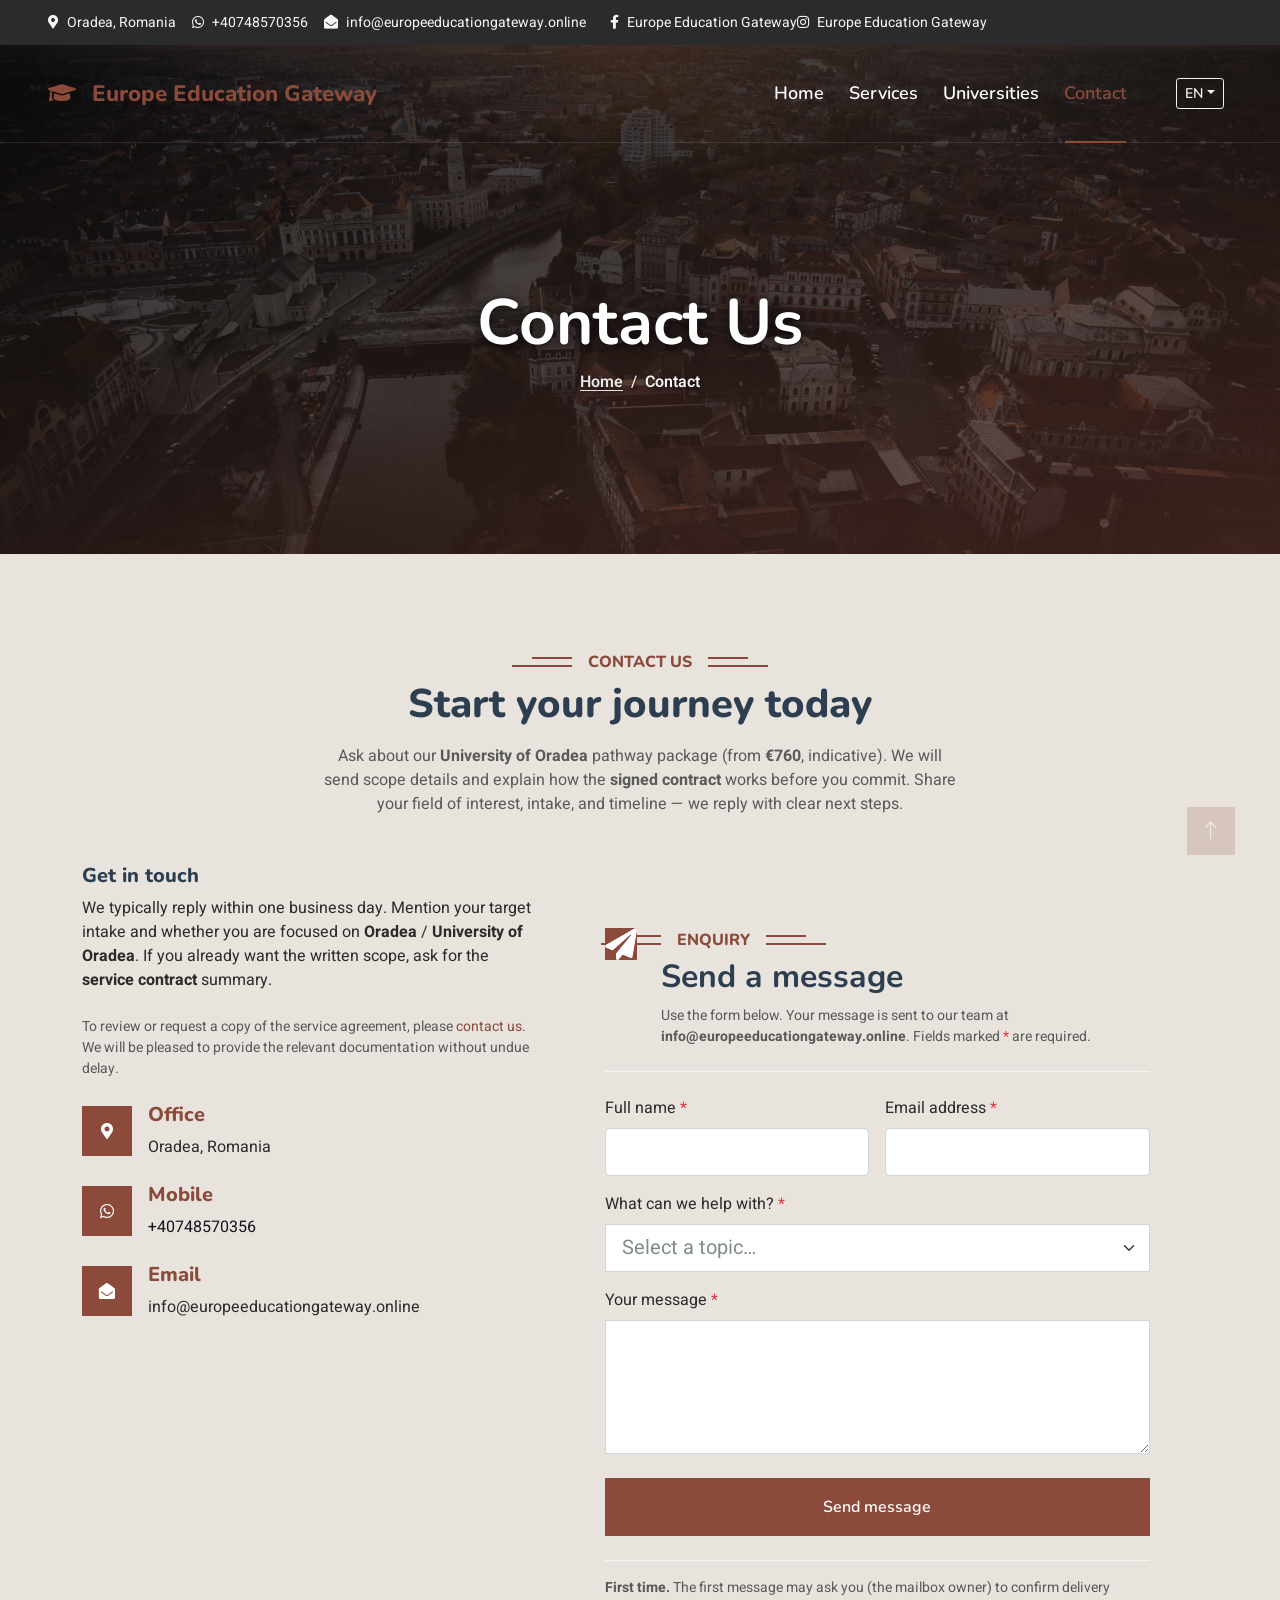
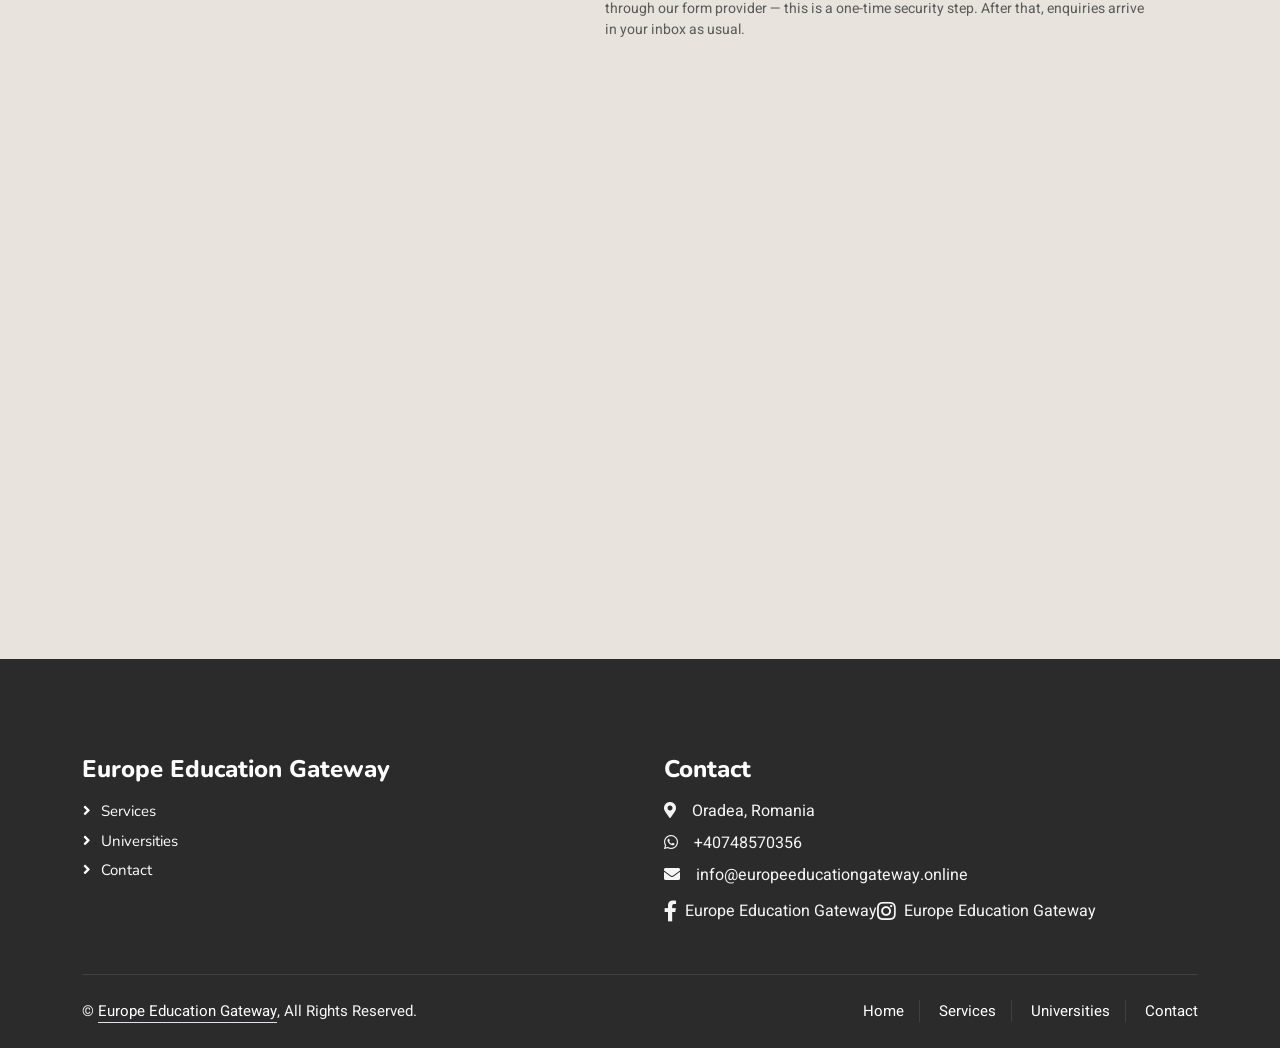
==== commit 2bbddd2f: "Revise meta tags and contact information display Updated keywords and description meta tags for clar" ====
--- a/contact.html
+++ b/contact.html
@@ -5,8 +5,8 @@
     <meta charset="utf-8">
     <title>Contact — Europe Education Gateway</title>
     <meta content="width=device-width, initial-scale=1.0" name="viewport">
-    <meta content="University of Oradea contact, study Oradea contract, Europe Education Gateway €760" name="keywords">
-    <meta content="Contact us for the Oradea / University of Oradea service package, contract scope, and indicative €760 fee." name="description">
+    <meta content="University of Oradea contact, study Oradea contract, Europe Education Gateway" name="keywords">
+    <meta content="Contact us for the Oradea / University of Oradea service package and contract scope." name="description">
 
     <!-- Favicon -->
     <link rel="icon" href="img/favicon.ico" sizes="any">
@@ -50,8 +50,9 @@
             <div class="col-12 text-center text-lg-start mb-2 mb-lg-0">
                 <div class="d-inline-flex align-items-center flex-wrap" style="min-height: 45px;">
                     <small class="me-3 text-light"><i class="fa fa-map-marker-alt me-2"></i><span data-i18n="topbar_oradea">Oradea, Romania</span></small>
-                    <small class="me-3 text-light"><i class="fa fa-phone-alt me-2"></i>+40748570356</small>
-                    <small class="text-light"><i class="fa fa-envelope-open me-2"></i>info@europeeducationgateway.online</small>
+                    <small class="me-3"><a class="text-light text-decoration-none align-middle" href="https://wa.me/40748570356" target="_blank" rel="noopener noreferrer" data-i18n-attr="aria-label:social_whatsapp_aria"><i class="fab fa-whatsapp me-2"></i><span dir="ltr">+40748570356</span></a></small>
+                    <small class="me-3 text-light"><i class="fa fa-envelope-open me-2"></i><a class="text-light text-decoration-none" href="mailto:info@europeeducationgateway.online">info@europeeducationgateway.online</a></small>
+                    <small class="align-middle text-light topbar-social-named ms-lg-2"><a class="text-light text-decoration-none d-inline-flex align-items-center gap-2 social-link-named" href="https://www.facebook.com/share/1BYKuPQeV6/" target="_blank" rel="noopener noreferrer" data-i18n-attr="aria-label:social_facebook_aria"><i class="fab fa-facebook-f"></i><span data-i18n="brand">Europe Education Gateway</span></a><a class="text-light text-decoration-none d-inline-flex align-items-center gap-2 social-link-named" href="https://www.instagram.com/eugataway?igsh=YWpzZ2lqZmhxaGNu" target="_blank" rel="noopener noreferrer" data-i18n-attr="aria-label:social_instagram_aria"><i class="fab fa-instagram"></i><span data-i18n="brand">Europe Education Gateway</span></a></small>
                 </div>
             </div>
         </div>
@@ -112,7 +113,7 @@
             <div class="text-center wow fadeInUp" data-wow-delay="0.1s">
                 <h6 class="section-title bg-white text-center text-primary px-3" data-i18n="contact_sec_tag">Contact Us</h6>
                 <h1 class="mb-3" data-i18n="contact_h1">Start your journey today</h1>
-                <p class="mb-5 mx-auto text-muted" style="max-width: 640px;" data-i18n-html="contact_intro_html">Ask about our <strong>University of Oradea</strong> pathway package (from <strong>€760</strong>, indicative). We will send scope details and explain how the <strong>signed contract</strong> works before you commit. Share your field of interest, intake, and timeline — we reply with clear next steps.</p>
+                <p class="mb-5 mx-auto text-muted" style="max-width: 640px;" data-i18n-html="contact_intro_html">Ask about our <strong>University of Oradea</strong> pathway package. We will send scope details and explain how the <strong>signed contract</strong> works before you commit. Share your field of interest, intake, and timeline — we reply with clear next steps.</p>
             </div>
             <div class="row g-4">
                 <div class="col-lg-5 col-md-6 wow fadeInUp" data-wow-delay="0.1s">
@@ -130,11 +131,11 @@
                     </div>
                     <div class="d-flex align-items-center mb-4">
                         <div class="d-flex align-items-center justify-content-center flex-shrink-0 bg-primary" style="width: 50px; height: 50px;">
-                            <i class="fa fa-phone-alt text-white"></i>
+                            <i class="fab fa-whatsapp text-white"></i>
                         </div>
                         <div class="ms-3">
-                            <h5 class="text-primary" data-i18n="contact_mobile">Mobile</h5>
-                            <p class="mb-0">+40748570356</p>
+                            <h5 class="text-primary" data-i18n="contact_mobile">WhatsApp</h5>
+                            <p class="mb-0"><a href="https://wa.me/40748570356" class="text-dark" dir="ltr" target="_blank" rel="noopener noreferrer" data-i18n-attr="aria-label:social_whatsapp_aria">+40748570356</a></p>
                         </div>
                     </div>
                     <div class="d-flex align-items-center">
@@ -148,7 +149,53 @@
                     </div>
                 </div>
                 <div class="col-lg-7 col-md-6 wow fadeInUp" data-wow-delay="0.3s">
-                    <iframe class="position-relative rounded w-100 border-0"
+                    <div id="site-enquiry" class="enquiry-form-card rounded pt-3 mb-4">
+                        <div class="p-4 p-md-5">
+                            <div class="enquiry-form-header d-flex flex-column flex-md-row gap-4 mb-4 pb-4 border-bottom border-light">
+                                <div class="d-flex align-items-center justify-content-center flex-shrink-0 bg-primary align-self-center align-self-md-start enquiry-form-header-icon">
+                                    <i class="fa fa-2x fa-paper-plane text-white"></i>
+                                </div>
+                                <div class="flex-grow-1 text-center text-md-start enquiry-form-intro">
+                                    <h6 class="section-title bg-white text-primary px-3 mb-2 d-inline-block" data-i18n="contact_form_sec_tag">Enquiry</h6>
+                                    <h5 class="mb-2 fw-bold home-section-title" data-i18n="contact_form_heading">Send a message</h5>
+                                    <p class="mb-0 text-muted small" data-i18n-html="contact_form_intro_html">Use the form below. Your message is sent to our team at <strong>info@europeeducationgateway.online</strong>. Fields marked <span class="text-danger">*</span> are required.</p>
+                                </div>
+                            </div>
+                            <!-- Routed to your inbox via FormSubmit; mailbox owner completes one-time activation on first submission -->
+                            <form class="site-enquiry-form enquiry-form-fields" action="https://formsubmit.co/info@europeeducationgateway.online" method="POST">
+                                <input type="hidden" name="_subject" value="Europe Education Gateway — website enquiry">
+                                <input type="hidden" name="_template" value="table">
+                                <input type="text" name="_gotcha" class="visually-hidden" tabindex="-1" autocomplete="off" aria-hidden="true">
+                                <div class="row g-3">
+                                    <div class="col-md-6">
+                                        <label class="form-label mb-2 fw-semibold" for="enqName"><span data-i18n="contact_form_name">Full name</span> <span class="text-danger">*</span></label>
+                                        <input class="form-control form-control-lg enquiry-form-input" id="enqName" name="fullname" type="text" required autocomplete="name">
+                                    </div>
+                                    <div class="col-md-6">
+                                        <label class="form-label mb-2 fw-semibold" for="enqEmail"><span data-i18n="contact_form_email">Email address</span> <span class="text-danger">*</span></label>
+                                        <input class="form-control form-control-lg enquiry-form-input" id="enqEmail" name="email" type="email" required autocomplete="email">
+                                    </div>
+                                    <div class="col-12">
+                                        <label class="form-label mb-2 fw-semibold" for="enqTopic"><span data-i18n="contact_form_topic">What can we help with?</span> <span class="text-danger">*</span></label>
+                                        <select class="form-select form-select-lg enquiry-form-input" id="enqTopic" name="topic" required>
+                                            <option value="" disabled selected data-i18n="contact_form_topic_phs">Select a topic…</option>
+                                            <option value="Pathway / University of Oradea" data-i18n="contact_form_topic_pathway">Pathway / University of Oradea</option>
+                                            <option value="Services & contract scope" data-i18n="contact_form_topic_services">Services & contract scope</option>
+                                            <option value="Comparing universities" data-i18n="contact_form_topic_universities">Comparing universities</option>
+                                            <option value="Other" data-i18n="contact_form_topic_other">Other</option>
+                                        </select>
+                                    </div>
+                                    <div class="col-12">
+                                        <label class="form-label mb-2 fw-semibold" for="enqMessage"><span data-i18n="contact_form_message">Your message</span> <span class="text-danger">*</span></label>
+                                        <textarea class="form-control enquiry-form-textarea enquiry-form-input" id="enqMessage" name="message" rows="5" required data-i18n-placeholder="contact_form_message_phs"></textarea>
+                                    </div>
+                                </div>
+                                <button type="submit" class="btn btn-primary py-3 px-5 mt-4 w-100 fw-semibold" data-i18n="contact_form_submit">Send message</button>
+                            </form>
+                            <p class="small text-muted mb-0 mt-4 pt-3 border-top border-light enquiry-form-note" data-i18n-html="contact_form_note_html"><strong>First time.</strong> The first message may ask you (the mailbox owner) to confirm delivery through our form provider — this is a one-time security step. After that, enquiries arrive in your inbox as usual.</p>
+                        </div>
+                    </div>
+                    <iframe class="position-relative rounded w-100 border-0 enquiry-map-frame mt-4"
                         src="https://www.google.com/maps?q=Oradea%2C+Romania&z=13&hl=en&output=embed"
                         style="min-height: 420px;" allowfullscreen="" loading="lazy"
                         referrerpolicy="no-referrer-when-downgrade" title="Map of Oradea, Romania" data-i18n-attr="title:contact_map_title"></iframe>
@@ -172,8 +219,9 @@
                 <div class="col-lg-6 col-md-6">
                     <h4 class="text-white mb-3" data-i18n="footer_contact_heading">Contact</h4>
                     <p class="mb-2"><i class="fa fa-map-marker-alt me-3"></i><span data-i18n="topbar_oradea">Oradea, Romania</span></p>
-                    <p class="mb-2"><i class="fa fa-phone-alt me-3"></i>+40748570356</p>
+                    <p class="mb-2"><i class="fab fa-whatsapp me-3"></i><a href="https://wa.me/40748570356" class="text-light" dir="ltr" target="_blank" rel="noopener noreferrer" data-i18n-attr="aria-label:social_whatsapp_aria">+40748570356</a></p>
                     <p class="mb-2"><i class="fa fa-envelope me-3"></i>info@europeeducationgateway.online</p>
+                    <p class="mb-0 pt-1 footer-social-named"><a class="text-light text-decoration-none d-inline-flex align-items-center gap-2 social-link-named" href="https://www.facebook.com/share/1BYKuPQeV6/" target="_blank" rel="noopener noreferrer" data-i18n-attr="aria-label:social_facebook_aria"><i class="fab fa-facebook-f fa-lg"></i><span data-i18n="brand">Europe Education Gateway</span></a><a class="text-light text-decoration-none d-inline-flex align-items-center gap-2 social-link-named" href="https://www.instagram.com/eugataway?igsh=YWpzZ2lqZmhxaGNu" target="_blank" rel="noopener noreferrer" data-i18n-attr="aria-label:social_instagram_aria"><i class="fab fa-instagram fa-lg"></i><span data-i18n="brand">Europe Education Gateway</span></a></p>
                 </div>
             </div>
         </div>
--- a/css/style.css
+++ b/css/style.css
@@ -650,20 +650,6 @@
     color: var(--light) !important;
 }
 
-/* Contract row: keep PDF language links readable (parent hover would force white on white menu) */
-.service-item:hover .contract-pdf-dropdown .dropdown-item {
-    color: var(--text) !important;
-}
-
-.service-item:hover .contract-pdf-dropdown .dropdown-item:hover,
-.service-item:hover .contract-pdf-dropdown .dropdown-item:focus {
-    color: var(--white) !important;
-}
-
-.service-item:hover .contract-pdf-dropdown .dropdown-item:active {
-    color: var(--white) !important;
-}
-
 /* Services page: equal-height package cards (full-width contract row is separate) */
 .service-page-cards > [class*="col-"] {
     display: flex;
@@ -923,97 +909,12 @@
     left: 0;
 }
 
-/* Contact page — service agreement downloads (site palette) */
-.contact-contract-pdfs__inner {
-    background: linear-gradient(165deg, var(--white) 0%, rgba(232, 227, 220, 0.45) 100%);
-    border: 1px solid rgba(139, 74, 58, 0.28);
-    border-left: 4px solid var(--primary);
-    border-radius: 0.5rem;
-    padding: 1.1rem 1.2rem;
-    box-shadow: 0 6px 28px rgba(43, 43, 43, 0.07);
-}
-
-.contact-contract-pdfs__label {
-    display: flex;
-    align-items: center;
-    gap: 0.65rem;
-    margin-bottom: 0.85rem;
-}
-
-.contact-contract-pdfs__icon {
-    display: flex;
-    align-items: center;
-    justify-content: center;
-    width: 2.5rem;
-    height: 2.5rem;
-    flex-shrink: 0;
-    border-radius: 0.45rem;
-    background: rgba(139, 74, 58, 0.12);
-    color: var(--primary);
-    font-size: 1.1rem;
-}
-
-.contact-contract-pdfs__title {
-    font-weight: 700;
-    font-size: 0.95rem;
-    color: var(--text);
-    line-height: 1.35;
-}
-
-.contact-contract-pdfs__btn {
-    font-weight: 600;
-    padding-top: 0.65rem;
-    padding-bottom: 0.65rem;
-    border-radius: 999px;
-}
-
-body.i18n-rtl .contact-contract-pdfs__label {
-    flex-direction: row-reverse;
-    text-align: right;
-}
-
-/* Contract PDF dropdown: full width on small screens in contact sidebar */
-/* Contract PDF language menu — matches EEG palette; readable contrast */
-.contract-pdf-dropdown .dropdown-menu {
-    min-width: 12.5rem;
-    padding: 0.4rem 0;
-    background-color: var(--white);
-    border: 2px solid var(--primary);
-    border-radius: 0.5rem;
-    box-shadow:
-        0 0.35rem 0 rgba(109, 58, 46, 0.06),
-        0 0.65rem 1.35rem rgba(43, 43, 43, 0.14);
-    margin-top: 0.4rem;
-}
-
-.contract-pdf-dropdown .dropdown-item {
-    color: var(--text);
-    font-weight: 600;
-    padding: 0.6rem 1.15rem;
-    letter-spacing: 0.01em;
-}
-
-.contract-pdf-dropdown .dropdown-item:hover,
-.contract-pdf-dropdown .dropdown-item:focus {
-    background-color: var(--primary);
-    color: var(--white);
-}
-
-.contract-pdf-dropdown .dropdown-item:active {
-    background-color: var(--primary-dark);
-    color: var(--white);
-}
-
-.contract-pdf-dropdown .dropdown-item:focus-visible {
-    outline: 2px solid var(--primary-dark);
-    outline-offset: -2px;
-}
-
-.contract-pdf-dropdown .dropdown-item + .dropdown-item {
-    border-top: 1px solid rgba(139, 74, 58, 0.18);
-}
-
-body.i18n-rtl .contract-pdf-dropdown .dropdown-menu:not(.dropdown-menu-end) {
-    right: auto;
-    left: 0;
-}
+/* Contract notice — link readable on service row hover (primary background) */
+.service-item:hover .contract-notice {
+    color: rgba(255, 255, 255, 0.95) !important;
+}
+
+.service-item:hover .contract-notice a {
+    color: #fff8f4 !important;
+    text-decoration: underline;
+}
